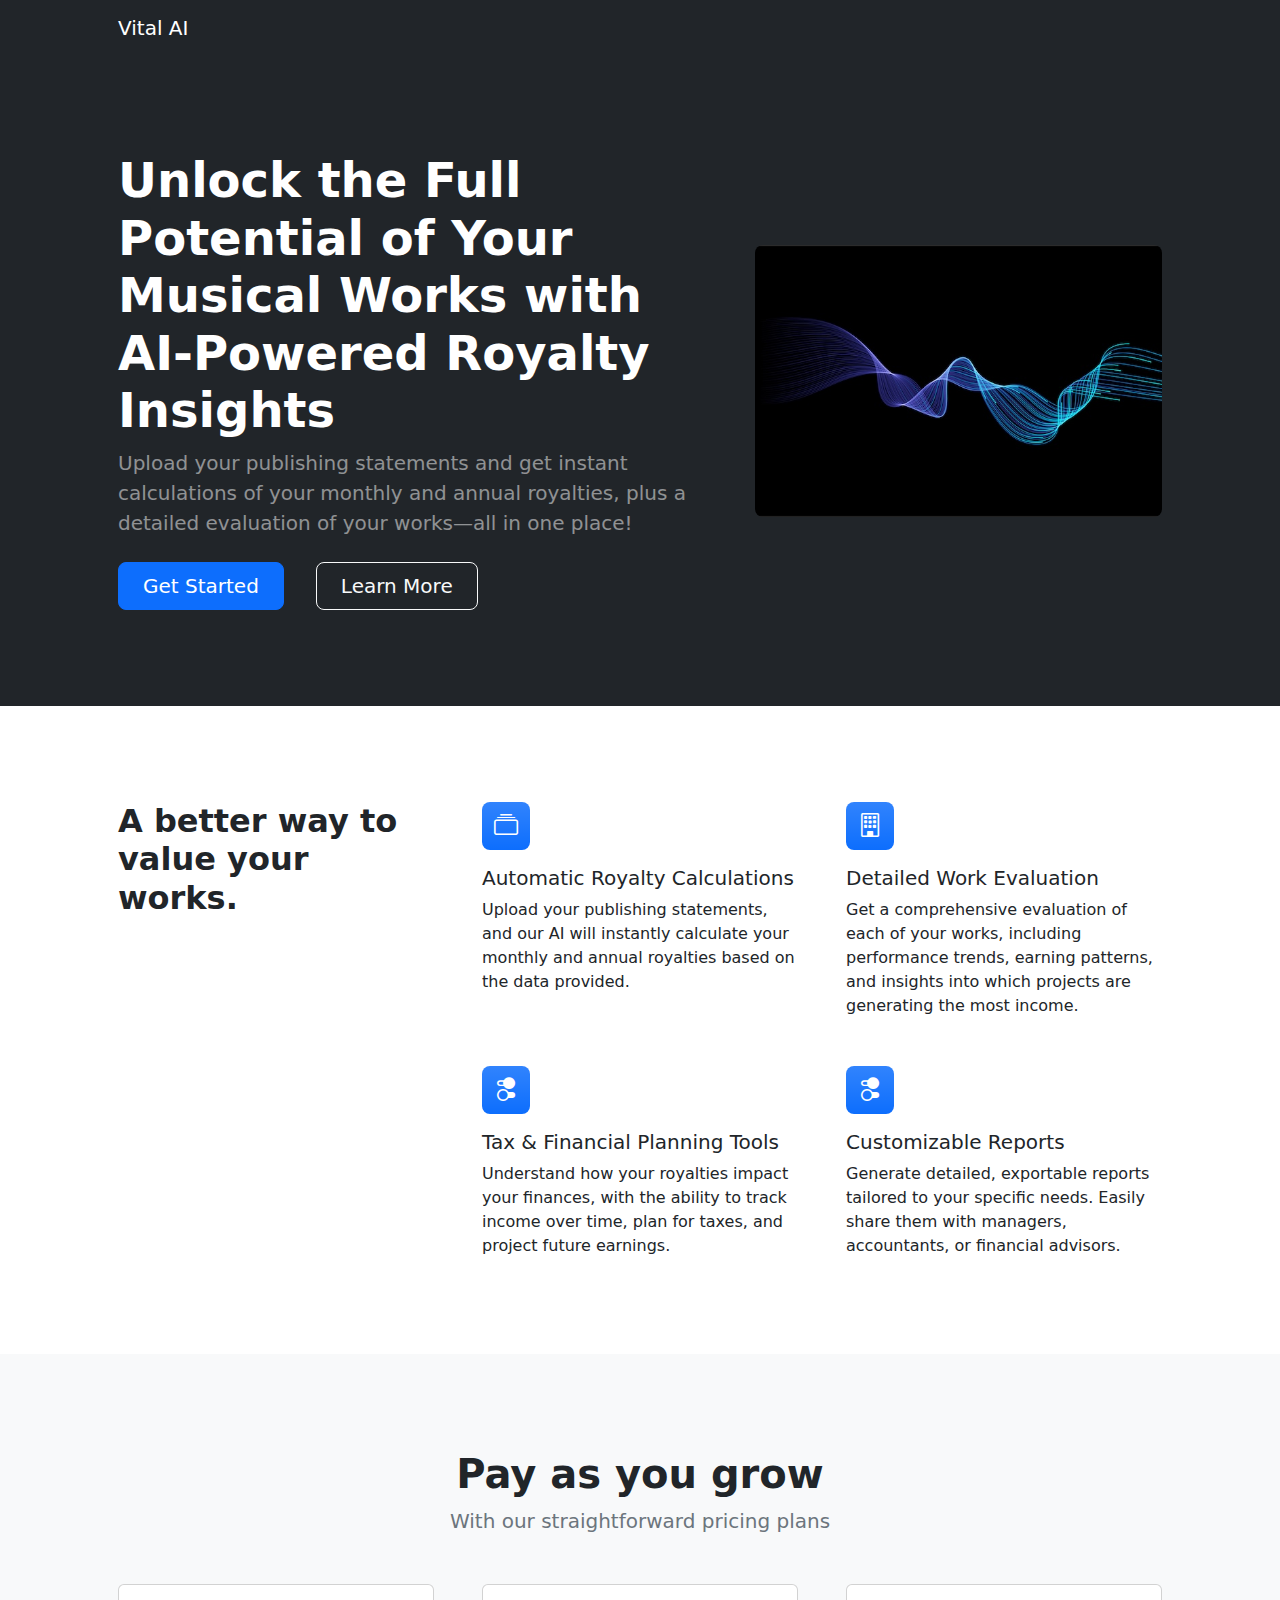
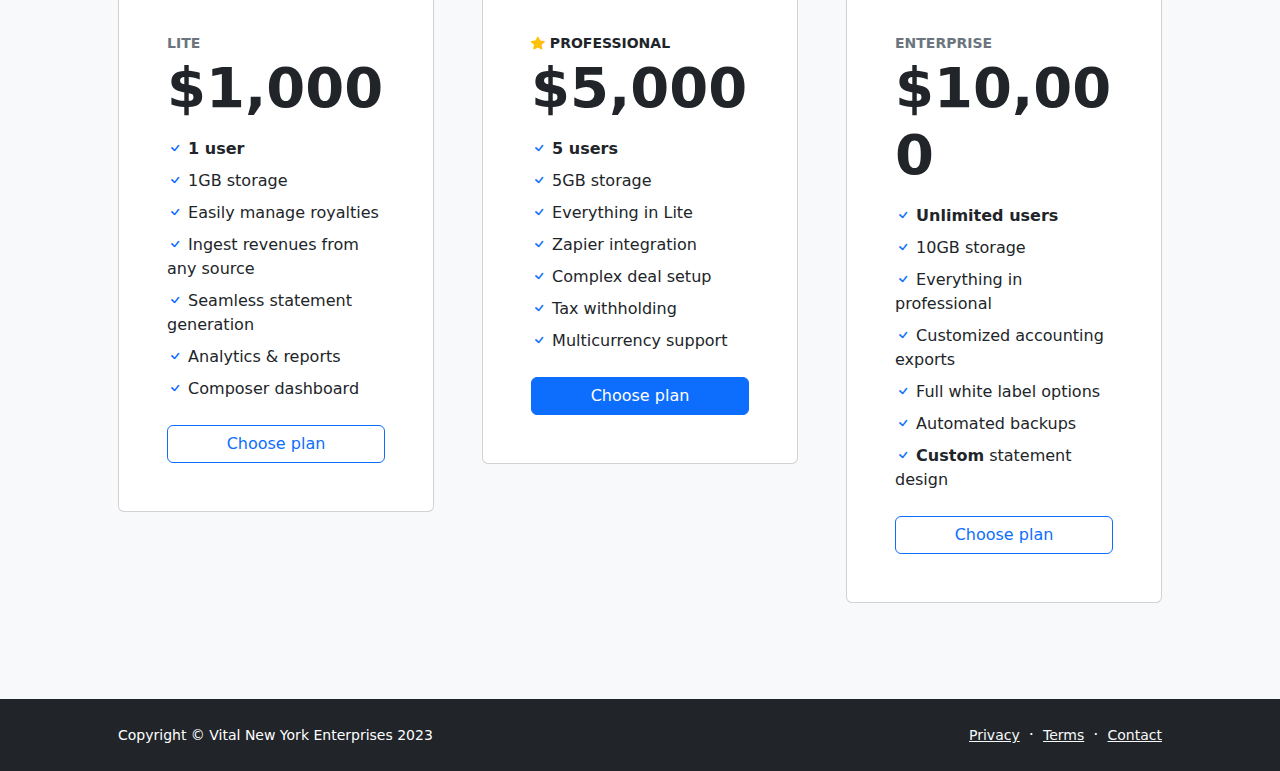
==== index.html @ bdc750d6 "Update index.html" ====
<!DOCTYPE html>
<html lang="en">
    <head>
        <meta charset="utf-8" />
        <meta name="viewport" content="width=device-width, initial-scale=1, shrink-to-fit=no" />
        <meta name="description" content="" />
        <meta name="author" content="" />
        <title>Vital AI - Music Publishing Software</title>
        <!-- Favicon-->
        <link rel="icon" type="image/x-icon" href="assets/favicon.ico" />
        <!-- Bootstrap icons-->
        <link href="https://cdn.jsdelivr.net/npm/bootstrap-icons@1.5.0/font/bootstrap-icons.css" rel="stylesheet" />
        <!-- Core theme CSS (includes Bootstrap)-->
        <link href="css/styles.css" rel="stylesheet" />
    </head>
    <body class="d-flex flex-column h-100">
        <main class="flex-shrink-0">
            <!-- Navigation-->
            <nav class="navbar navbar-expand-lg navbar-dark bg-dark">
                <div class="container px-5">
                    <a class="navbar-brand" href="index.html">Vital AI</a>
                    <button class="navbar-toggler" type="button" data-bs-toggle="collapse" data-bs-target="#navbarSupportedContent" aria-controls="navbarSupportedContent" aria-expanded="false" aria-label="Toggle navigation"><span class="navbar-toggler-icon"></span></button>
                </div>
            </nav>
            <!-- Header-->
            <header class="bg-dark py-5">
                <div class="container px-5">
                    <div class="row gx-5 align-items-center justify-content-center">
                        <div class="col-lg-8 col-xl-7 col-xxl-6">
                            <div class="my-5 text-center text-xl-start">
                                <h1 class="display-5 fw-bolder text-white mb-2">Unlock the Full Potential of Your Musical Works with AI-Powered Royalty Insights</h1>
                                <p class="lead fw-normal text-white-50 mb-4">Upload your publishing statements and get instant calculations of your monthly and annual royalties, plus a detailed evaluation of your works—all in one place!</p>
                                <div class="d-grid gap-3 d-sm-flex justify-content-sm-center justify-content-xl-start">
                                    <a class="btn btn-primary btn-lg px-4 me-sm-3" href="#pricing">Get Started</a>
                                    <a class="btn btn-outline-light btn-lg px-4" href="#features">Learn More</a>
                                </div>
                            </div>
                        </div>
                        <div class="col-xl-5 col-xxl-6 d-none d-xl-block text-center"><img class="img-fluid rounded-3 my-5" src="assets/soundwave.jpeg" alt="..." /></div>
                    </div>
                </div>
            </header>
            <!-- Features section-->
            <section class="py-5" id="features">
                <div class="container px-5 my-5">
                    <div class="row gx-5">
                        <div class="col-lg-4 mb-5 mb-lg-0"><h2 class="fw-bolder mb-0">A better way to value your works.</h2></div>
                        <div class="col-lg-8">
                            <div class="row gx-5 row-cols-1 row-cols-md-2">
                                <div class="col mb-5 h-100">
                                    <div class="feature bg-primary bg-gradient text-white rounded-3 mb-3"><i class="bi bi-collection"></i></div>
                                    <h2 class="h5">Automatic Royalty Calculations</h2>
                                    <p class="mb-0">Upload your publishing statements, and our AI will instantly calculate your monthly and annual royalties based on the data provided.</p>
                                </div>
                                <div class="col mb-5 h-100">
                                    <div class="feature bg-primary bg-gradient text-white rounded-3 mb-3"><i class="bi bi-building"></i></div>
                                    <h2 class="h5">Detailed Work Evaluation</h2>
                                    <p class="mb-0">Get a comprehensive evaluation of each of your works, including performance trends, earning patterns, and insights into which projects are generating the most income.</p>
                                </div>
                                <div class="col mb-5 mb-md-0 h-100">
                                    <div class="feature bg-primary bg-gradient text-white rounded-3 mb-3"><i class="bi bi-toggles2"></i></div>
                                    <h2 class="h5">Tax & Financial Planning Tools</h2>
                                    <p class="mb-0">Understand how your royalties impact your finances, with the ability to track income over time, plan for taxes, and project future earnings.</p>
                                </div>
                                <div class="col h-100">
                                    <div class="feature bg-primary bg-gradient text-white rounded-3 mb-3"><i class="bi bi-toggles2"></i></div>
                                    <h2 class="h5">Customizable Reports</h2>
                                    <p class="mb-0">Generate detailed, exportable reports tailored to your specific needs. Easily share them with managers, accountants, or financial advisors.</p>
                                </div>
                            </div>
                        </div>
                    </div>
                </div>
            </section>
            <!-- Pricing section-->
            <section class="bg-light py-5" id="pricing">
                <div class="container px-5 my-5">
                    <div class="text-center mb-5">
                        <h1 class="fw-bolder">Pay as you grow</h1>
                        <p class="lead fw-normal text-muted mb-0">With our straightforward pricing plans</p>
                    </div>
                    <div class="row gx-5 justify-content-center">
                        <!-- Pricing card free-->
                        <div class="col-lg-6 col-xl-4">
                            <div class="card mb-5 mb-xl-0">
                                <div class="card-body p-5">
                                    <div class="small text-uppercase fw-bold text-muted">Lite</div>
                                    <div class="mb-3">
                                        <span class="display-4 fw-bold">$1,000</span>
                                        <span class="text-muted"></span>
                                    </div>
                                    <ul class="list-unstyled mb-4">
                                        <li class="mb-2">
                                            <i class="bi bi-check text-primary"></i>
                                            <strong>1 user</strong>
                                        </li>
                                        <li class="mb-2">
                                            <i class="bi bi-check text-primary"></i>
                                            1GB storage
                                        </li>
                                        <li class="mb-2">
                                            <i class="bi bi-check text-primary"></i>
                                            Easily manage royalties
                                        </li>
                                        <li class="mb-2">
                                            <i class="bi bi-check text-primary"></i>
                                            Ingest revenues from any source
                                        </li>
                                        <li class="mb-2">
                                            <i class="bi bi-check text-primary"></i>
                                            Seamless statement generation
                                        </li>
                                        <li class="mb-2">
                                            <i class="bi bi-check text-primary"></i>
                                            Analytics & reports
                                        </li>
                                        <li class="mb-2">
                                            <i class="bi bi-check text-primary"></i>
                                            Composer dashboard
                                        </li>
                                    </ul>
                                    <div class="d-grid"><a class="btn btn-outline-primary" href="#!">Choose plan</a></div>
                                </div>
                            </div>
                        </div>
                        <!-- Pricing card pro-->
                        <div class="col-lg-6 col-xl-4">
                            <div class="card mb-5 mb-xl-0">
                                <div class="card-body p-5">
                                    <div class="small text-uppercase fw-bold">
                                        <i class="bi bi-star-fill text-warning"></i>
                                        Professional
                                    </div>
                                    <div class="mb-3">
                                        <span class="display-4 fw-bold">$5,000</span>
                                        <span class="text-muted"></span>
                                    </div>
                                    <ul class="list-unstyled mb-4">
                                        <li class="mb-2">
                                            <i class="bi bi-check text-primary"></i>
                                            <strong>5 users</strong>
                                        </li>
                                        <li class="mb-2">
                                            <i class="bi bi-check text-primary"></i>
                                            5GB storage
                                        </li>
                                        <li class="mb-2">
                                            <i class="bi bi-check text-primary"></i>
                                            Everything in Lite
                                        </li>
                                        <li class="mb-2">
                                            <i class="bi bi-check text-primary"></i>
                                            Zapier integration
                                        </li>
                                        <li class="mb-2">
                                            <i class="bi bi-check text-primary"></i>
                                            Complex deal setup
                                        </li>
                                        <li class="mb-2">
                                            <i class="bi bi-check text-primary"></i>
                                            Tax withholding
                                        </li>
                                        <li class="mb-2">
                                            <i class="bi bi-check text-primary"></i>
                                            Multicurrency support
                                        </li>
                                    </ul>
                                    <div class="d-grid"><a class="btn btn-primary" href="#!">Choose plan</a></div>
                                </div>
                            </div>
                        </div>
                        <!-- Pricing card enterprise-->
                        <div class="col-lg-6 col-xl-4">
                            <div class="card">
                                <div class="card-body p-5">
                                    <div class="small text-uppercase fw-bold text-muted">Enterprise</div>
                                    <div class="mb-3">
                                        <span class="display-4 fw-bold">$10,000</span>
                                        <span class="text-muted"></span>
                                    </div>
                                    <ul class="list-unstyled mb-4">
                                        <li class="mb-2">
                                            <i class="bi bi-check text-primary"></i>
                                            <strong>Unlimited users</strong>
                                        </li>
                                        <li class="mb-2">
                                            <i class="bi bi-check text-primary"></i>
                                            10GB storage
                                        </li>
                                        <li class="mb-2">
                                            <i class="bi bi-check text-primary"></i>
                                            Everything in professional
                                        </li>
                                        <li class="mb-2">
                                            <i class="bi bi-check text-primary"></i>
                                            Customized accounting exports
                                        </li>
                                        <li class="mb-2">
                                            <i class="bi bi-check text-primary"></i>
                                            Full white label options
                                        </li>
                                        <li class="mb-2">
                                            <i class="bi bi-check text-primary"></i>
                                            Automated backups
                                        </li>
                                        <li class="mb-2">
                                            <i class="bi bi-check text-primary"></i>
                                            <strong>Custom</strong>
                                            statement design
                                        </li>
                                    </ul>
                                    <div class="d-grid"><a class="btn btn-outline-primary" href="#!">Choose plan</a></div>
                                </div>
                            </div>
                        </div>
                    </div>
                </div>
            </section>
            <!-- Blog preview section
            <section class="py-5">
                <div class="container px-5 my-5">
                    <div class="row gx-5 justify-content-center">
                        <div class="col-lg-8 col-xl-6">
                            <div class="text-center">
                                <h2 class="fw-bolder">From our blog</h2>
                                <p class="lead fw-normal text-muted mb-5">Lorem ipsum, dolor sit amet consectetur adipisicing elit. Eaque fugit ratione dicta mollitia. Officiis ad.</p>
                            </div>
                        </div>
                    </div>
                    <div class="row gx-5">
                        <div class="col-lg-4 mb-5">
                            <div class="card h-100 shadow border-0">
                                <img class="card-img-top" src="https://dummyimage.com/600x350/ced4da/6c757d" alt="..." />
                                <div class="card-body p-4">
                                    <div class="badge bg-primary bg-gradient rounded-pill mb-2">News</div>
                                    <a class="text-decoration-none link-dark stretched-link" href="#!"><h5 class="card-title mb-3">Blog post title</h5></a>
                                    <p class="card-text mb-0">Some quick example text to build on the card title and make up the bulk of the card's content.</p>
                                </div>
                                <div class="card-footer p-4 pt-0 bg-transparent border-top-0">
                                    <div class="d-flex align-items-end justify-content-between">
                                        <div class="d-flex align-items-center">
                                            <img class="rounded-circle me-3" src="https://dummyimage.com/40x40/ced4da/6c757d" alt="..." />
                                            <div class="small">
                                                <div class="fw-bold">Kelly Rowan</div>
                                                <div class="text-muted">March 12, 2023 &middot; 6 min read</div>
                                            </div>
                                        </div>
                                    </div>
                                </div>
                            </div>
                        </div>
                        <div class="col-lg-4 mb-5">
                            <div class="card h-100 shadow border-0">
                                <img class="card-img-top" src="https://dummyimage.com/600x350/adb5bd/495057" alt="..." />
                                <div class="card-body p-4">
                                    <div class="badge bg-primary bg-gradient rounded-pill mb-2">Media</div>
                                    <a class="text-decoration-none link-dark stretched-link" href="#!"><h5 class="card-title mb-3">Another blog post title</h5></a>
                                    <p class="card-text mb-0">This text is a bit longer to illustrate the adaptive height of each card. Some quick example text to build on the card title and make up the bulk of the card's content.</p>
                                </div>
                                <div class="card-footer p-4 pt-0 bg-transparent border-top-0">
                                    <div class="d-flex align-items-end justify-content-between">
                                        <div class="d-flex align-items-center">
                                            <img class="rounded-circle me-3" src="https://dummyimage.com/40x40/ced4da/6c757d" alt="..." />
                                            <div class="small">
                                                <div class="fw-bold">Josiah Barclay</div>
                                                <div class="text-muted">March 23, 2023 &middot; 4 min read</div>
                                            </div>
                                        </div>
                                    </div>
                                </div>
                            </div>
                        </div>
                        <div class="col-lg-4 mb-5">
                            <div class="card h-100 shadow border-0">
                                <img class="card-img-top" src="https://dummyimage.com/600x350/6c757d/343a40" alt="..." />
                                <div class="card-body p-4">
                                    <div class="badge bg-primary bg-gradient rounded-pill mb-2">News</div>
                                    <a class="text-decoration-none link-dark stretched-link" href="#!"><h5 class="card-title mb-3">The last blog post title is a little bit longer than the others</h5></a>
                                    <p class="card-text mb-0">Some more quick example text to build on the card title and make up the bulk of the card's content.</p>
                                </div>
                                <div class="card-footer p-4 pt-0 bg-transparent border-top-0">
                                    <div class="d-flex align-items-end justify-content-between">
                                        <div class="d-flex align-items-center">
                                            <img class="rounded-circle me-3" src="https://dummyimage.com/40x40/ced4da/6c757d" alt="..." />
                                            <div class="small">
                                                <div class="fw-bold">Evelyn Martinez</div>
                                                <div class="text-muted">April 2, 2023 &middot; 10 min read</div>
                                            </div>
                                        </div>
                                    </div>
                                </div>
                            </div>
                        </div>
                    </div>
                    <!-- Call to action
                    <aside class="bg-primary bg-gradient rounded-3 p-4 p-sm-5 mt-5">
                        <div class="d-flex align-items-center justify-content-between flex-column flex-xl-row text-center text-xl-start">
                            <div class="mb-4 mb-xl-0">
                                <div class="fs-3 fw-bold text-white">New products, delivered to you.</div>
                                <div class="text-white-50">Sign up for our newsletter for the latest updates.</div>
                            </div>
                            <div class="ms-xl-4">
                                <div class="input-group mb-2">
                                    <input class="form-control" type="text" placeholder="Email address..." aria-label="Email address..." aria-describedby="button-newsletter" />
                                    <button class="btn btn-outline-light" id="button-newsletter" type="button">Sign up</button>
                                </div>
                                <div class="small text-white-50">We care about privacy, and will never share your data.</div>
                            </div>
                        </div>
                    </aside>
                </div>
            </section>
        </main>
        <!-- Footer-->
        <footer class="bg-dark py-4 mt-auto">
            <div class="container px-5">
                <div class="row align-items-center justify-content-between flex-column flex-sm-row">
                    <div class="col-auto"><div class="small m-0 text-white">Copyright &copy; Vital New York Enterprises 2023</div></div>
                    <div class="col-auto">
                        <a class="link-light small" href="#!">Privacy</a>
                        <span class="text-white mx-1">&middot;</span>
                        <a class="link-light small" href="#!">Terms</a>
                        <span class="text-white mx-1">&middot;</span>
                        <a class="link-light small" href="#!">Contact</a>
                    </div>
                </div>
            </div>
        </footer>
        <!-- Bootstrap core JS-->
        <script src="https://cdn.jsdelivr.net/npm/bootstrap@5.2.3/dist/js/bootstrap.bundle.min.js"></script>
        <!-- Core theme JS-->
        <script src="js/scripts.js"></script>
        <!-- Stripe Pricing-->
        <script async src=“https://js.stripe.com/v3/pricing-table.js”></script>
    </body>
</html>
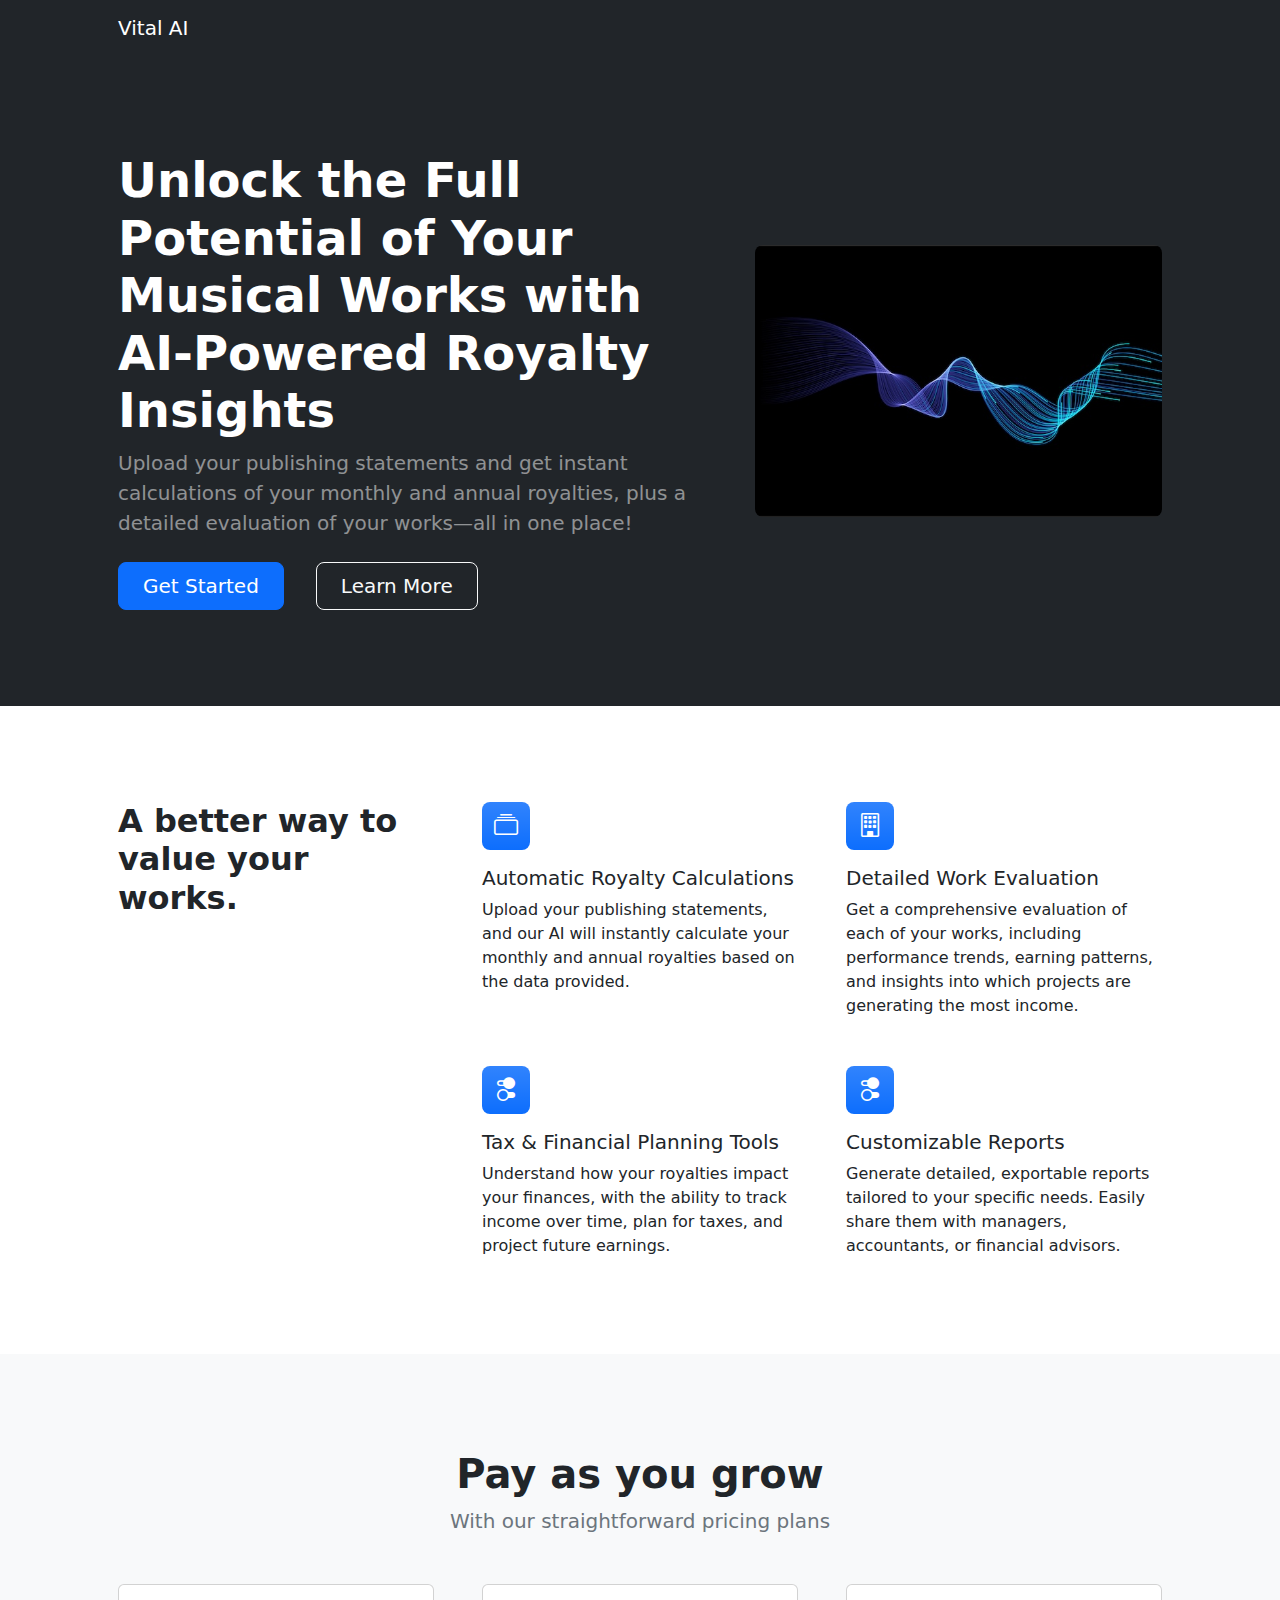
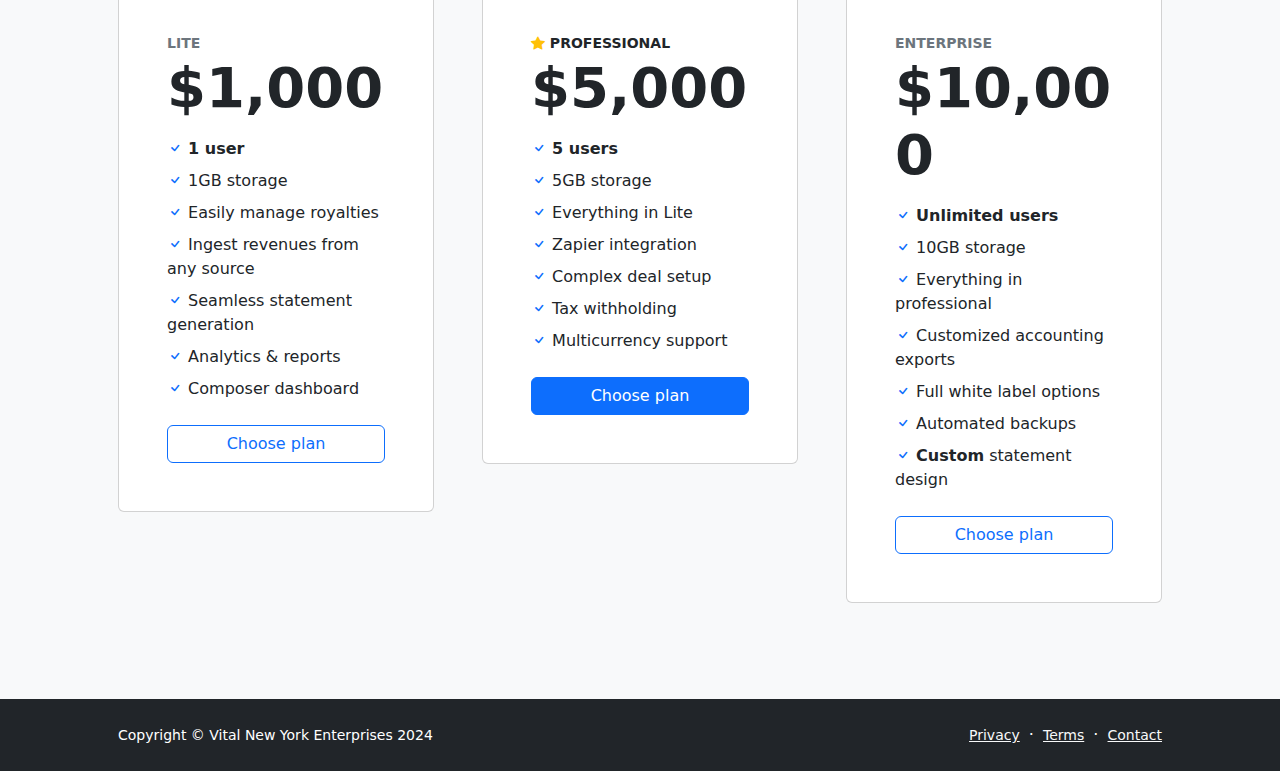
==== commit 8ecf448a: "Update index.html" ====
--- a/index.html
+++ b/index.html
@@ -119,7 +119,7 @@
                                             Composer dashboard
                                         </li>
                                     </ul>
-                                    <div class="d-grid"><a class="btn btn-outline-primary" href="#!">Choose plan</a></div>
+                                    <div class="d-grid"><a class="btn btn-outline-primary" href="https://buy.stripe.com/cN22a02DEc71fkc7su">Choose plan</a></div>
                                 </div>
                             </div>
                         </div>
@@ -165,7 +165,7 @@
                                             Multicurrency support
                                         </li>
                                     </ul>
-                                    <div class="d-grid"><a class="btn btn-primary" href="#!">Choose plan</a></div>
+                                    <div class="d-grid"><a class="btn btn-primary" href="https://buy.stripe.com/bIYbKA4LMb2Xfkc003">Choose plan</a></div>
                                 </div>
                             </div>
                         </div>
@@ -209,7 +209,7 @@
                                             statement design
                                         </li>
                                     </ul>
-                                    <div class="d-grid"><a class="btn btn-outline-primary" href="#!">Choose plan</a></div>
+                                    <div class="d-grid"><a class="btn btn-outline-primary" href="https://buy.stripe.com/3cs4i8baafjd9ZS001">Choose plan</a></div>
                                 </div>
                             </div>
                         </div>
@@ -315,13 +315,13 @@
         <footer class="bg-dark py-4 mt-auto">
             <div class="container px-5">
                 <div class="row align-items-center justify-content-between flex-column flex-sm-row">
-                    <div class="col-auto"><div class="small m-0 text-white">Copyright &copy; Vital New York Enterprises 2023</div></div>
+                    <div class="col-auto"><div class="small m-0 text-white">Copyright &copy; Vital New York Enterprises 2024</div></div>
                     <div class="col-auto">
                         <a class="link-light small" href="#!">Privacy</a>
                         <span class="text-white mx-1">&middot;</span>
                         <a class="link-light small" href="#!">Terms</a>
                         <span class="text-white mx-1">&middot;</span>
-                        <a class="link-light small" href="#!">Contact</a>
+                        <a class="link-light small" href="mailto:lee@vitalnewyork.com">Contact</a>
                     </div>
                 </div>
             </div>
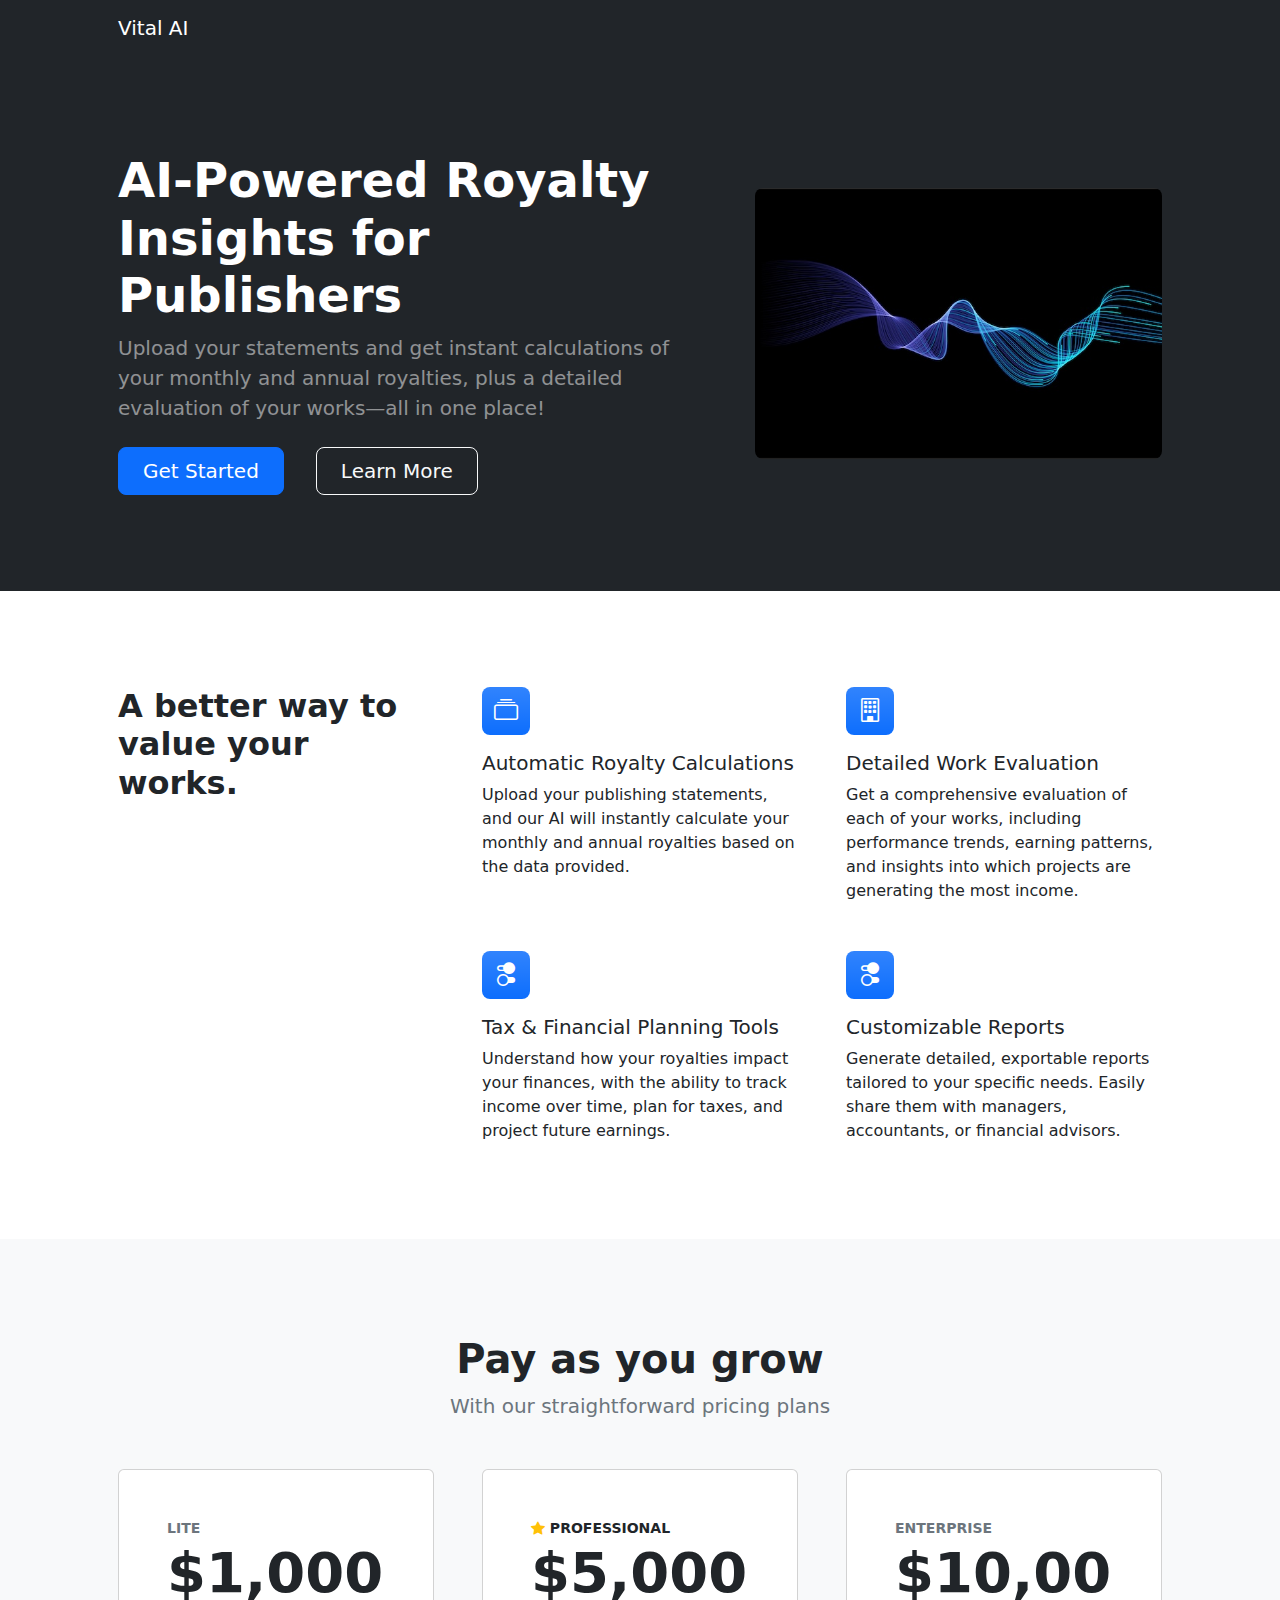
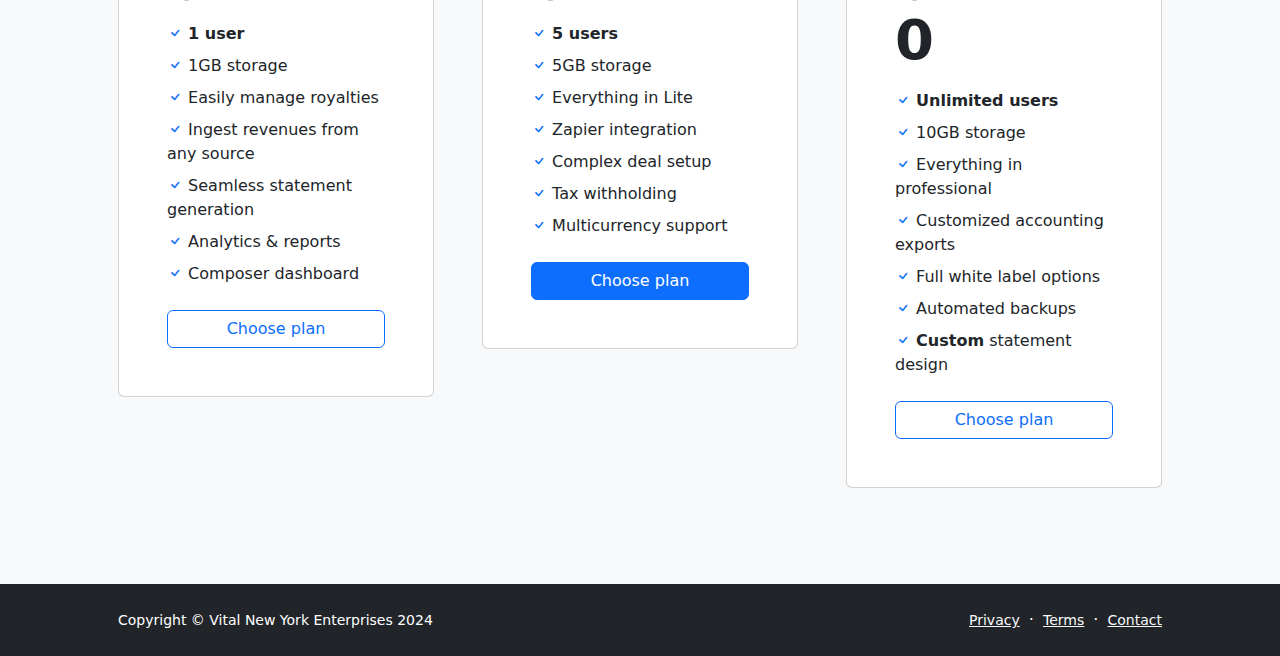
==== commit 8b794fc1: "update" ====
--- a/index.html
+++ b/index.html
@@ -7,7 +7,7 @@
         <meta name="author" content="" />
         <title>Vital AI - Music Publishing Software</title>
         <!-- Favicon-->
-        <link rel="icon" type="image/x-icon" href="assets/favicon.ico" />
+        <link rel="icon" type="image/x-icon" href="assets/favicon.png" />
         <!-- Bootstrap icons-->
         <link href="https://cdn.jsdelivr.net/npm/bootstrap-icons@1.5.0/font/bootstrap-icons.css" rel="stylesheet" />
         <!-- Core theme CSS (includes Bootstrap)-->
@@ -28,8 +28,8 @@
                     <div class="row gx-5 align-items-center justify-content-center">
                         <div class="col-lg-8 col-xl-7 col-xxl-6">
                             <div class="my-5 text-center text-xl-start">
-                                <h1 class="display-5 fw-bolder text-white mb-2">Unlock the Full Potential of Your Musical Works with AI-Powered Royalty Insights</h1>
-                                <p class="lead fw-normal text-white-50 mb-4">Upload your publishing statements and get instant calculations of your monthly and annual royalties, plus a detailed evaluation of your works—all in one place!</p>
+                                <h1 class="display-5 fw-bolder text-white mb-2">AI-Powered Royalty Insights for Publishers</h1>
+                                <p class="lead fw-normal text-white-50 mb-4">Upload your statements and get instant calculations of your monthly and annual royalties, plus a detailed evaluation of your works—all in one place!</p>
                                 <div class="d-grid gap-3 d-sm-flex justify-content-sm-center justify-content-xl-start">
                                     <a class="btn btn-primary btn-lg px-4 me-sm-3" href="#pricing">Get Started</a>
                                     <a class="btn btn-outline-light btn-lg px-4" href="#features">Learn More</a>
@@ -309,7 +309,7 @@
                         </div>
                     </aside>
                 </div>
-            </section>
+            </section-->
         </main>
         <!-- Footer-->
         <footer class="bg-dark py-4 mt-auto">
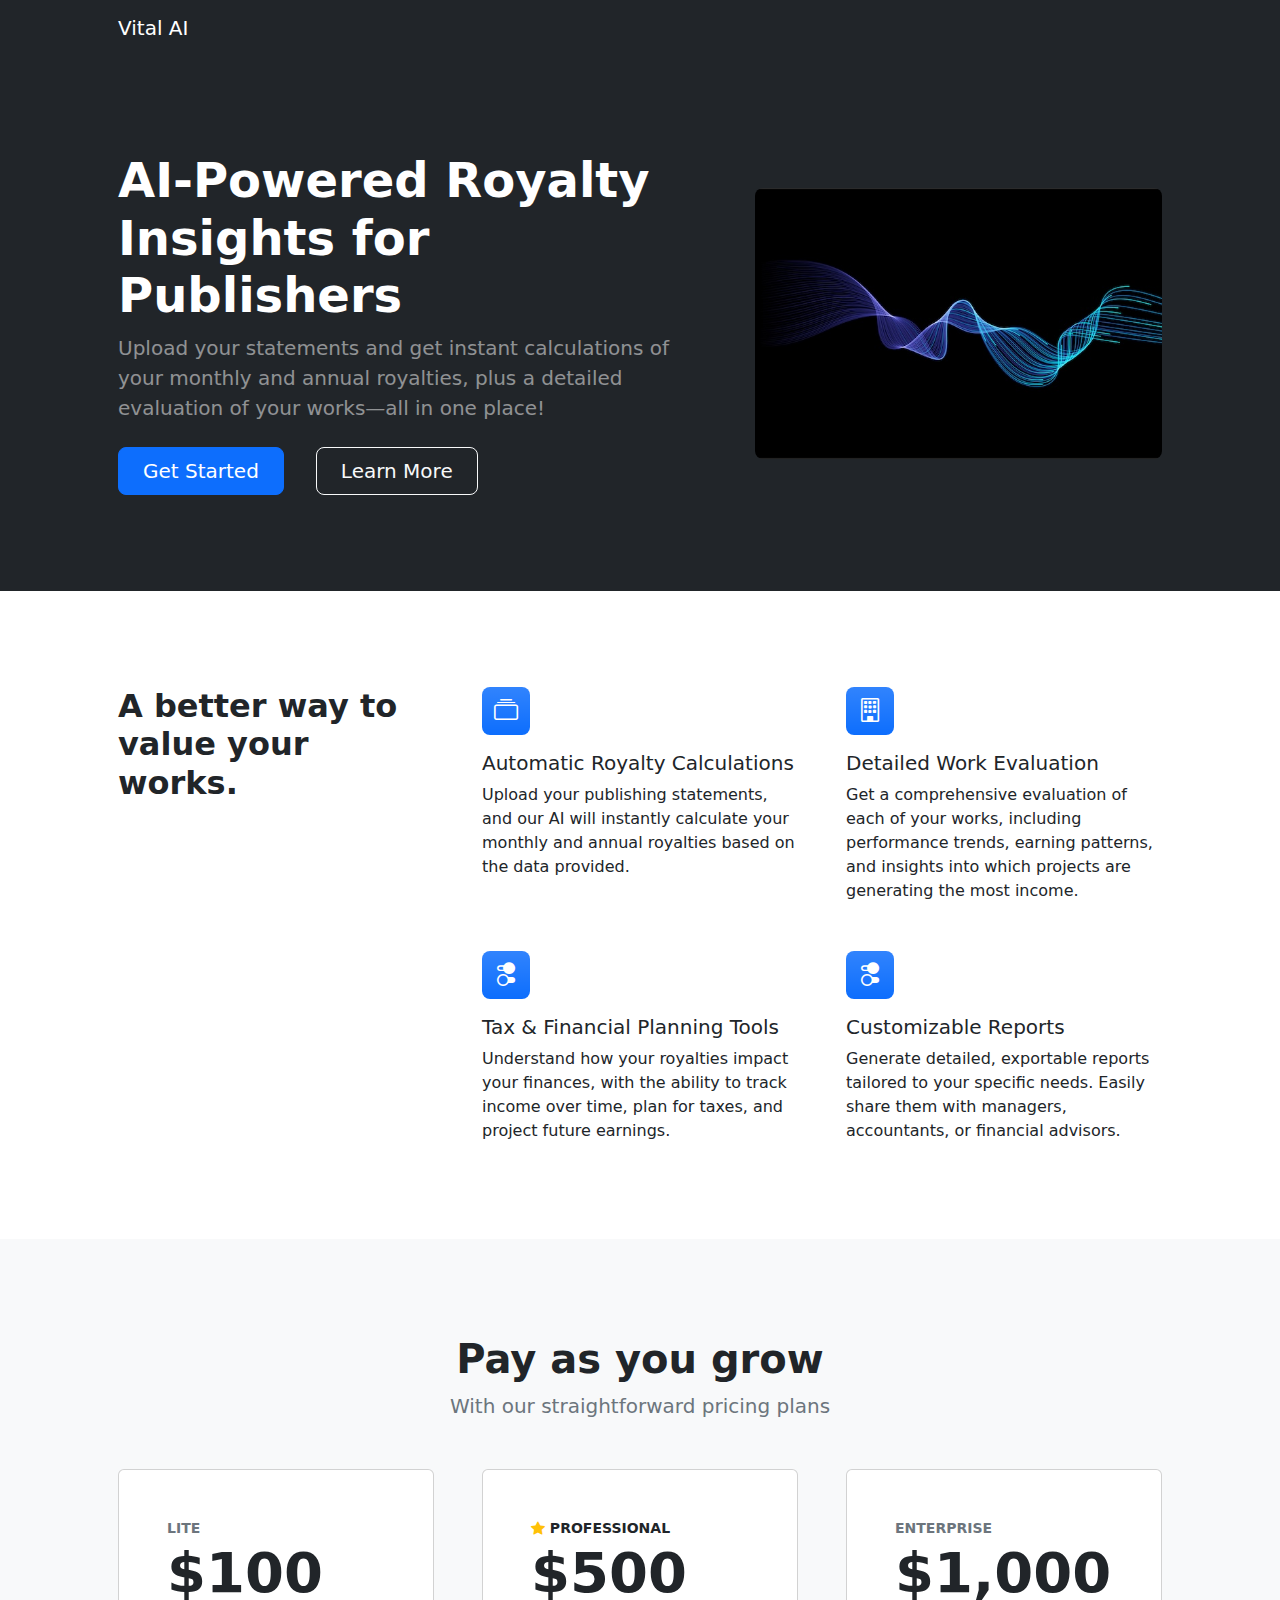
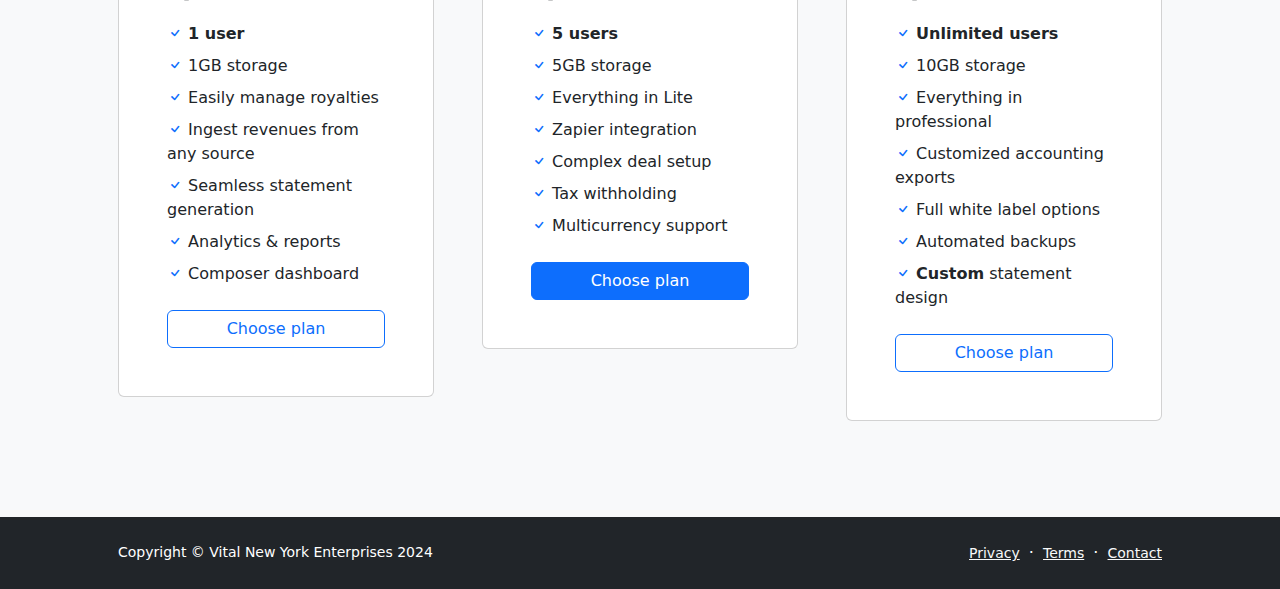
==== commit 191bb178: "Update index.html" ====
--- a/index.html
+++ b/index.html
@@ -86,7 +86,7 @@
                                 <div class="card-body p-5">
                                     <div class="small text-uppercase fw-bold text-muted">Lite</div>
                                     <div class="mb-3">
-                                        <span class="display-4 fw-bold">$1,000</span>
+                                        <span class="display-4 fw-bold">$100</span>
                                         <span class="text-muted"></span>
                                     </div>
                                     <ul class="list-unstyled mb-4">
@@ -132,7 +132,7 @@
                                         Professional
                                     </div>
                                     <div class="mb-3">
-                                        <span class="display-4 fw-bold">$5,000</span>
+                                        <span class="display-4 fw-bold">$500</span>
                                         <span class="text-muted"></span>
                                     </div>
                                     <ul class="list-unstyled mb-4">
@@ -175,7 +175,7 @@
                                 <div class="card-body p-5">
                                     <div class="small text-uppercase fw-bold text-muted">Enterprise</div>
                                     <div class="mb-3">
-                                        <span class="display-4 fw-bold">$10,000</span>
+                                        <span class="display-4 fw-bold">$1,000</span>
                                         <span class="text-muted"></span>
                                     </div>
                                     <ul class="list-unstyled mb-4">
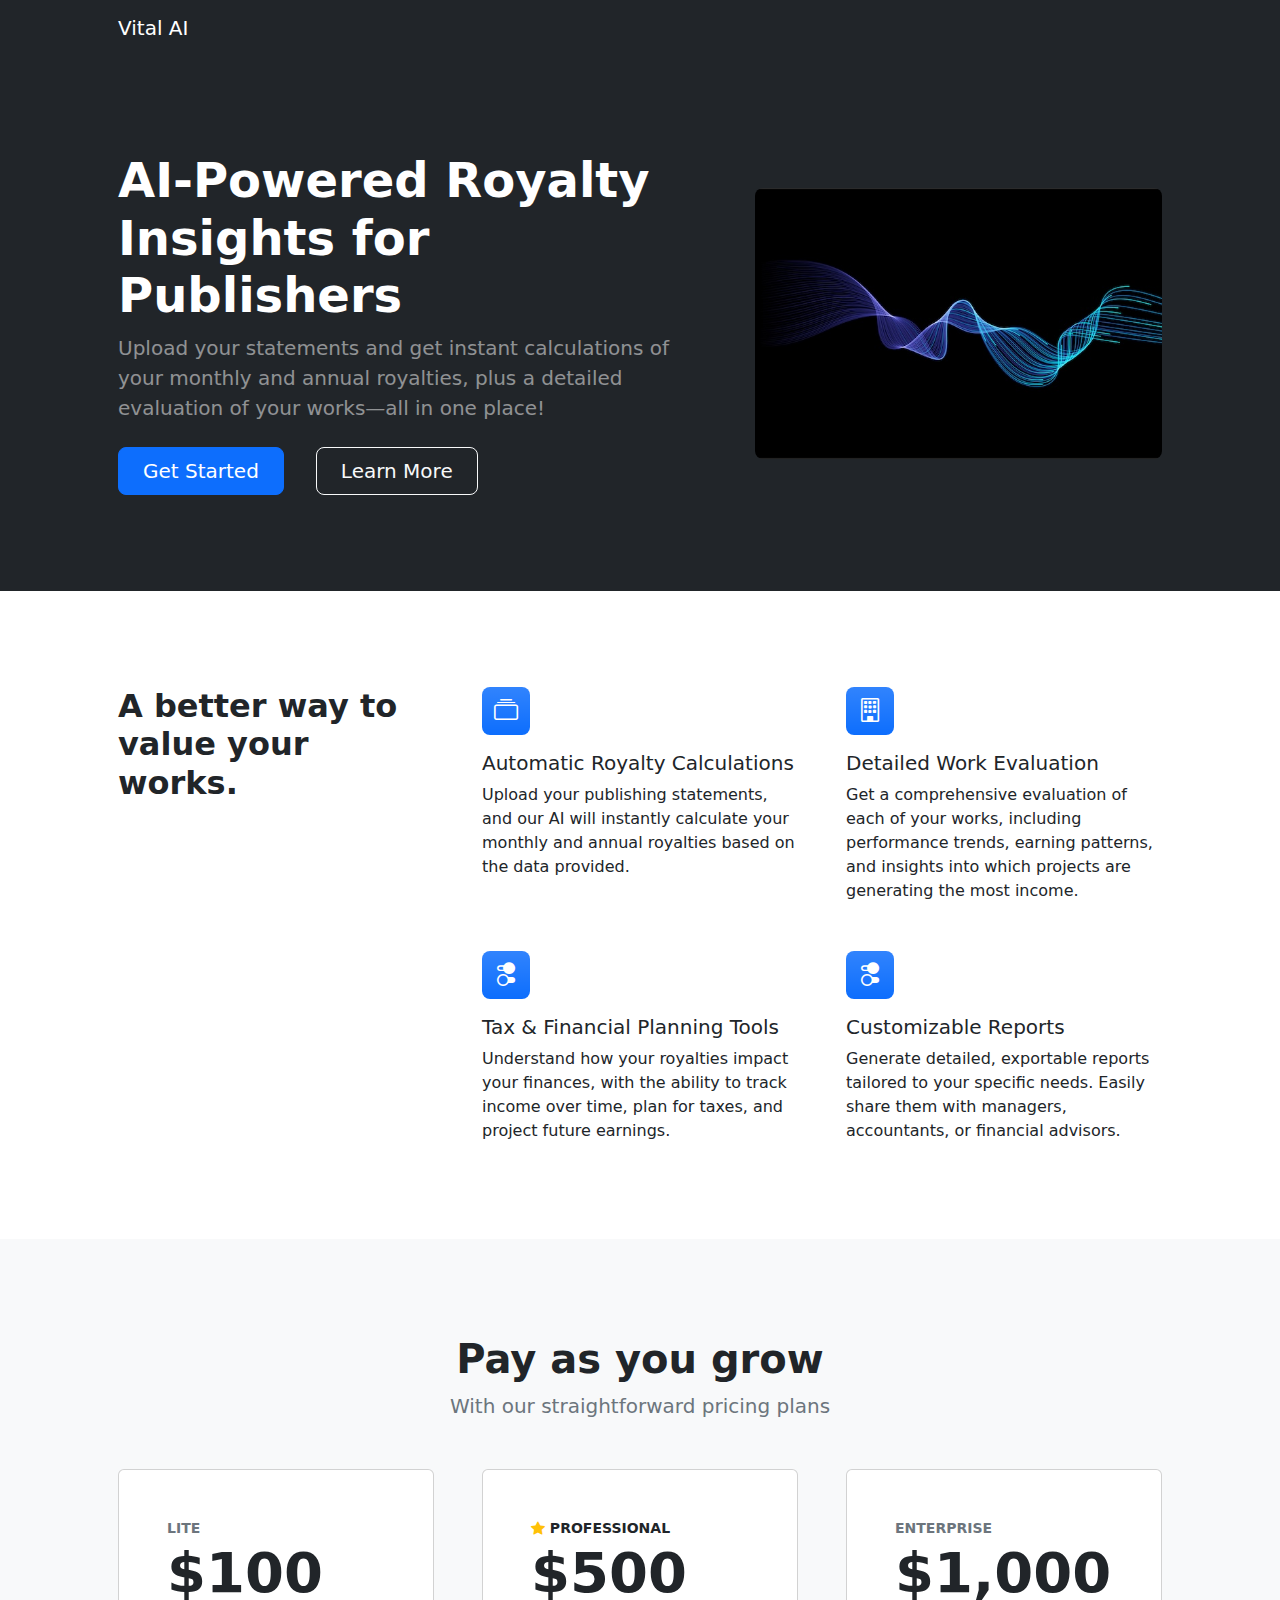
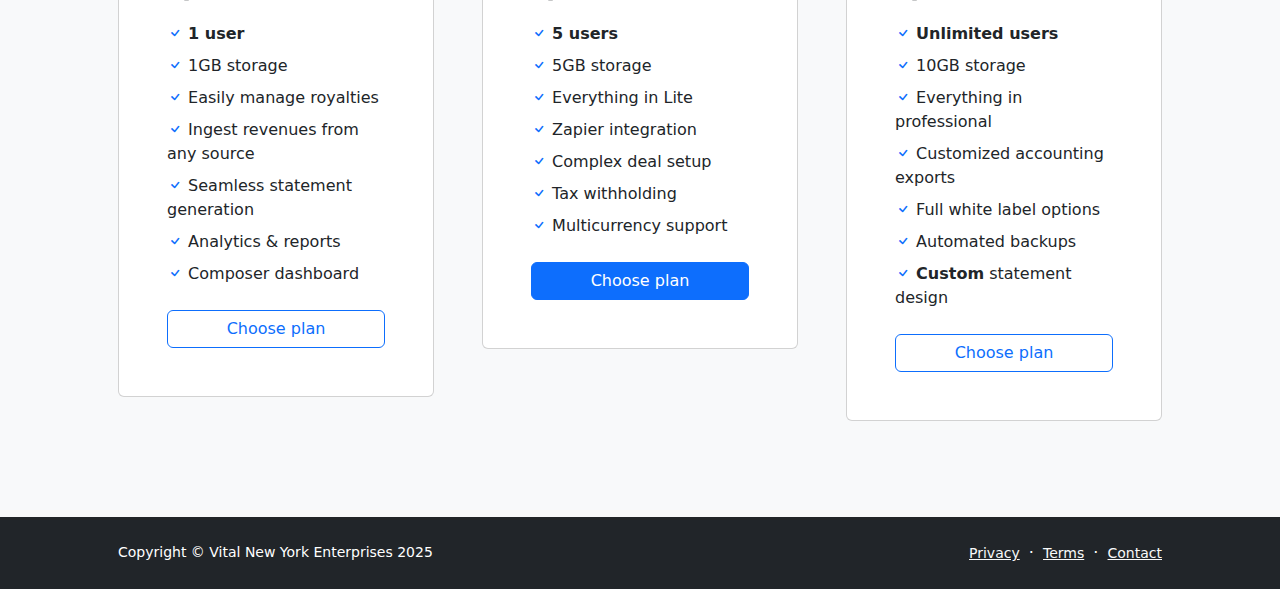
==== commit 907115e3: "Update index.html" ====
--- a/index.html
+++ b/index.html
@@ -315,7 +315,7 @@
         <footer class="bg-dark py-4 mt-auto">
             <div class="container px-5">
                 <div class="row align-items-center justify-content-between flex-column flex-sm-row">
-                    <div class="col-auto"><div class="small m-0 text-white">Copyright &copy; Vital New York Enterprises 2024</div></div>
+                    <div class="col-auto"><div class="small m-0 text-white">Copyright &copy; Vital New York Enterprises 2025</div></div>
                     <div class="col-auto">
                         <a class="link-light small" href="#!">Privacy</a>
                         <span class="text-white mx-1">&middot;</span>
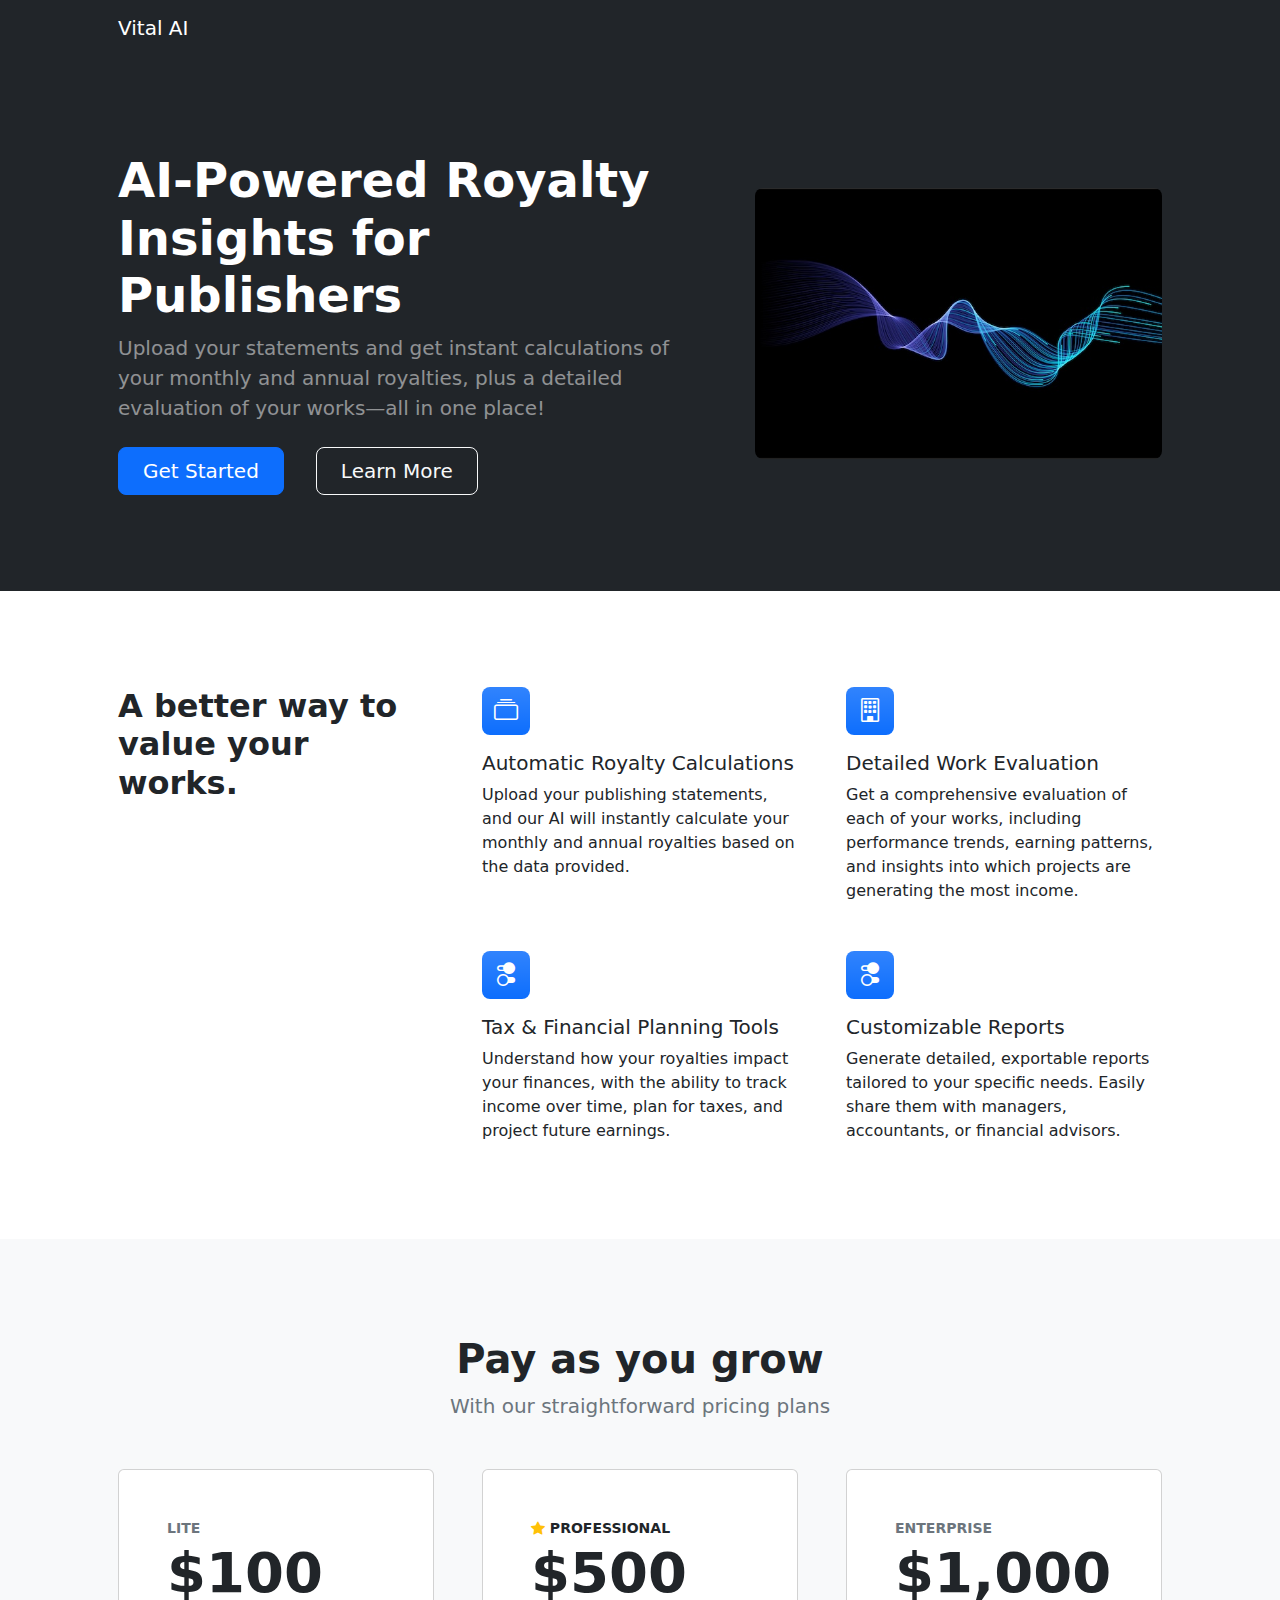
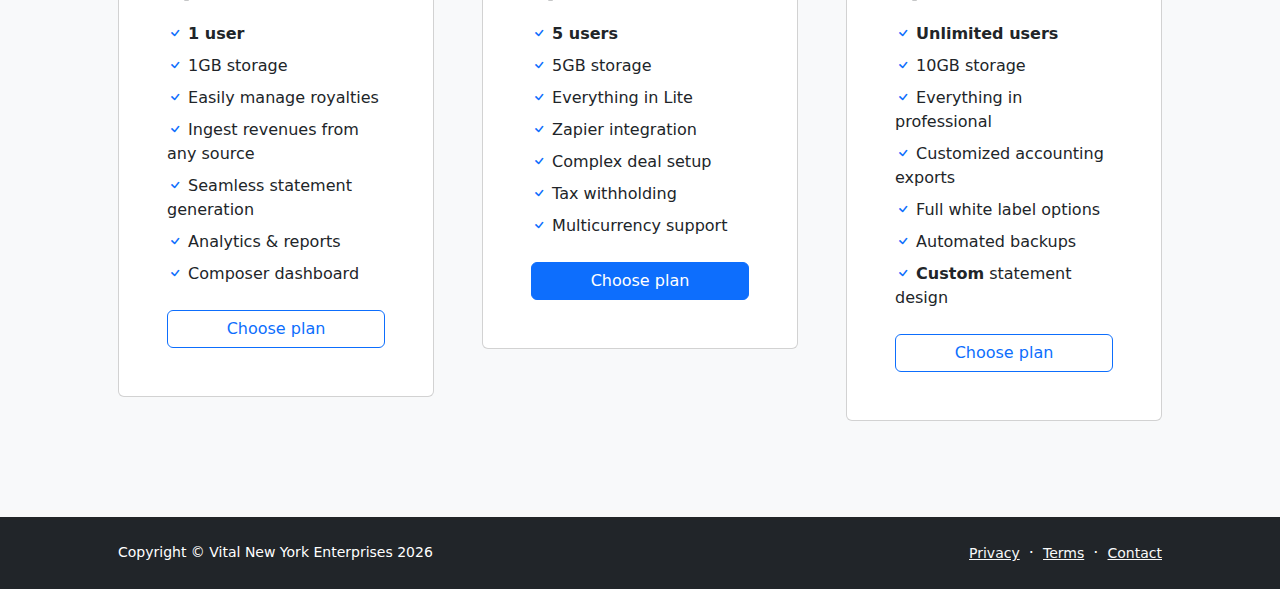
==== commit d4b1e0c4: "Update index.html" ====
--- a/index.html
+++ b/index.html
@@ -315,7 +315,7 @@
         <footer class="bg-dark py-4 mt-auto">
             <div class="container px-5">
                 <div class="row align-items-center justify-content-between flex-column flex-sm-row">
-                    <div class="col-auto"><div class="small m-0 text-white">Copyright &copy; Vital New York Enterprises 2025</div></div>
+                    <div class="col-auto"><div class="small m-0 text-white">Copyright &copy; Vital New York Enterprises <span id="current-year"></span></div></div>
                     <div class="col-auto">
                         <a class="link-light small" href="#!">Privacy</a>
                         <span class="text-white mx-1">&middot;</span>
@@ -332,5 +332,12 @@
         <script src="js/scripts.js"></script>
         <!-- Stripe Pricing-->
         <script async src=“https://js.stripe.com/v3/pricing-table.js”></script>
+        <!-- Current Year for Copyright-->
+        <script>
+        // Get the current year
+        const currentYear = new Date().getFullYear();
+        // Insert the current year into the HTML element with the id "current-year"
+        document.getElementById("current-year").textContent = currentYear;
+        </script>
     </body>
 </html>
